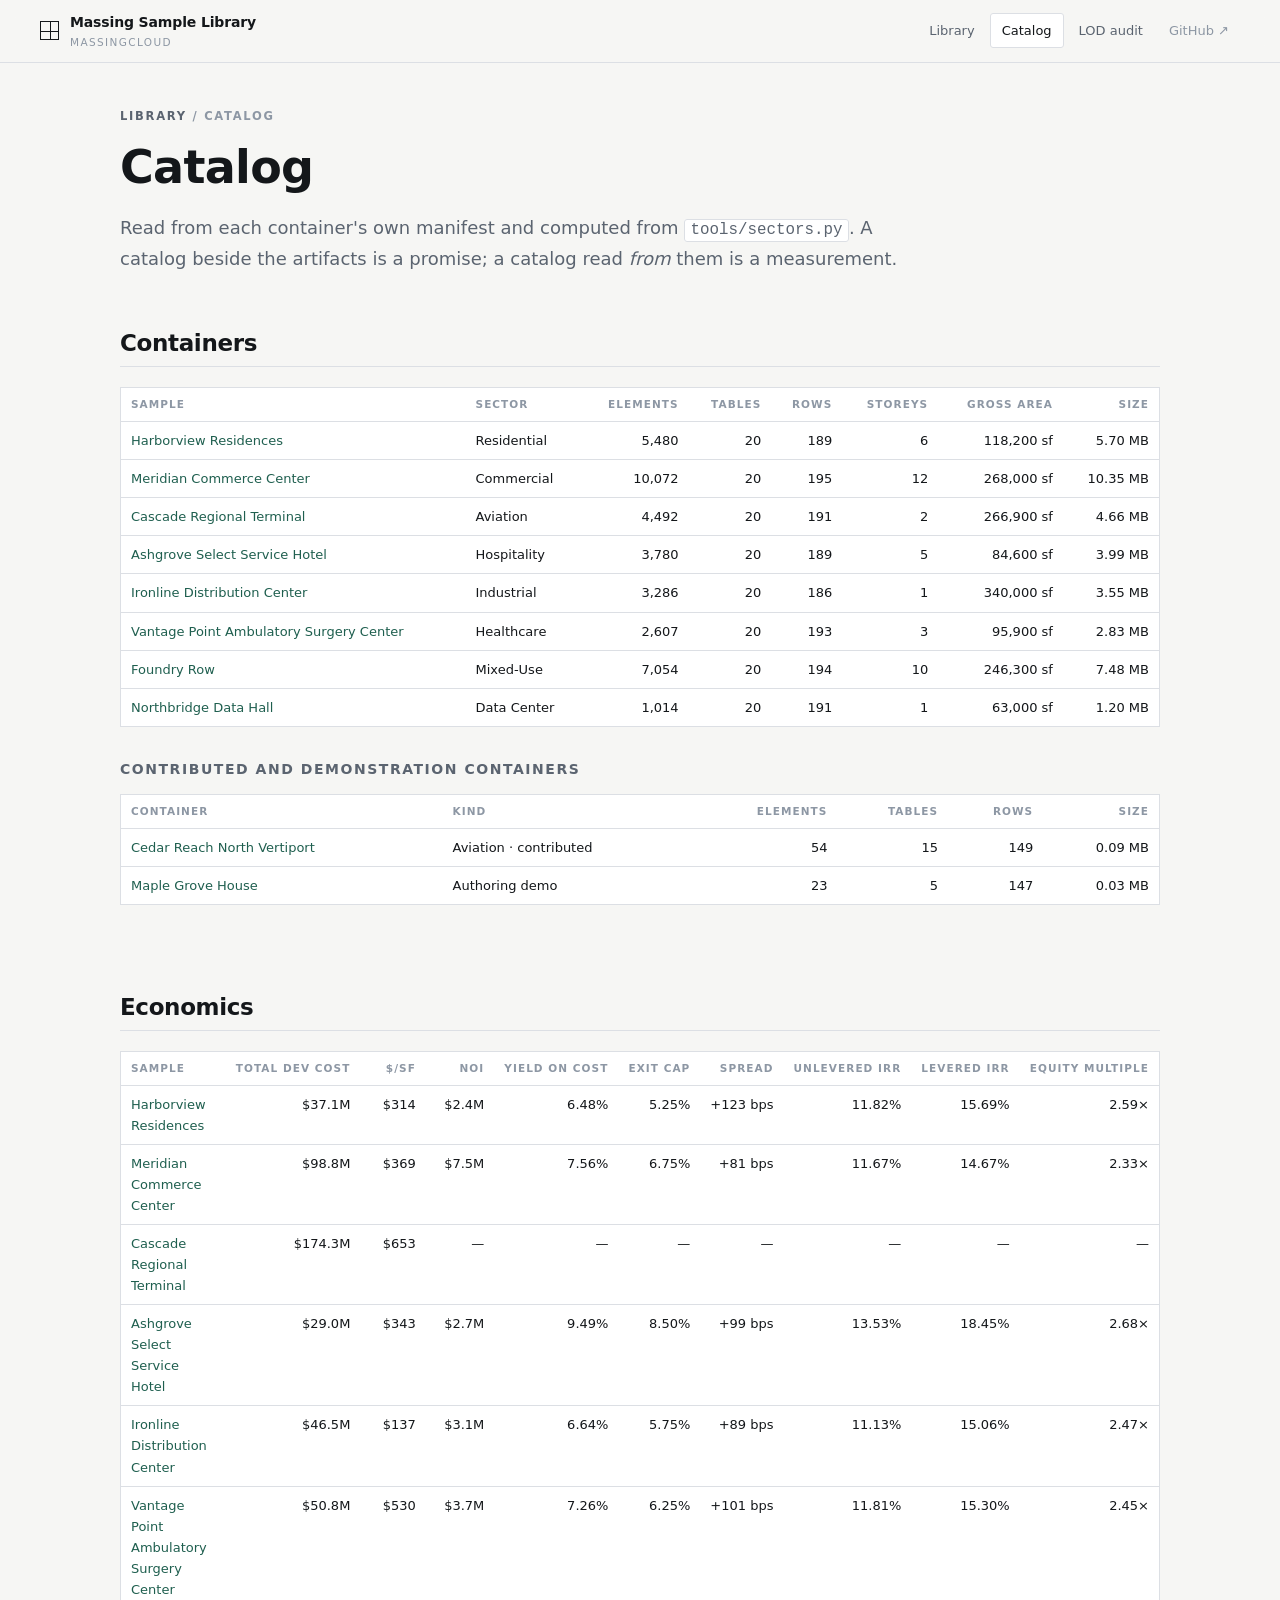
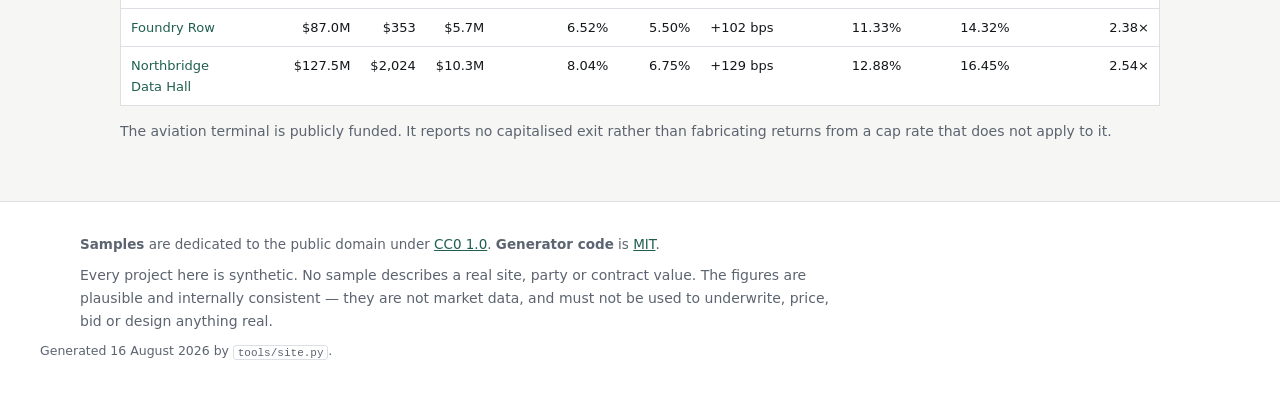
==== docs/catalog.html @ c35ce751 "Add GitHub Pages site The library's most persuasive artifact is its drawings, and GitHub's file brow" ====
<!doctype html>
<html lang="en">
<head>
<meta charset="utf-8">
<meta name="viewport" content="width=device-width,initial-scale=1">
<title>Catalog — Massing Sample Library</title>
<meta name="description" content="Free CC0 .mass sample projects for the Massing AEC platform.">
<link rel="stylesheet" href="style.css">
<link rel="icon" href="data:image/svg+xml,%3Csvg%20xmlns='http://www.w3.org/2000/svg'%20viewBox='0%200%2016%2016'%3E%3Crect%20width='16'%20height='16'%20fill='%2312161a'/%3E%3Crect%20x='3'%20y='3'%20width='10'%20height='10'%20fill='none'%20stroke='%23e8eaed'%20stroke-width='1'/%3E%3Cline%20x1='3'%20y1='8'%20x2='13'%20y2='8'%20stroke='%23e8eaed'%20stroke-width='.7'/%3E%3Cline%20x1='8'%20y1='3'%20x2='8'%20y2='13'%20stroke='%23e8eaed'%20stroke-width='.7'/%3E%3C/svg%3E">
</head>
<body>
<header class="top">
  <a class="brand" href="index.html">
    <span class="mark"></span>
    <span><b>Massing Sample Library</b><em>MassingCloud</em></span>
  </a>
  <nav><a href="index.html">Library</a><a href="catalog.html" class=on>Catalog</a><a href="lod-audit.html">LOD audit</a><a class="ghost" href="https://github.com/MassingCloud/masslibrary">GitHub &#8599;</a></nav>
</header>

<section class="wrap head">
  <p class="eyebrow"><a href="index.html">Library</a> / Catalog</p>
  <h1>Catalog</h1>
  <p class="lede">Read from each container's own manifest and computed from
    <code>tools/sectors.py</code>. A catalog beside the artifacts is a promise; a catalog read
    <em>from</em> them is a measurement.</p>
</section>

<section class="wrap">
  <h2 class="rule">Containers</h2>
  <table class="data wide">
    <thead><tr><th>Sample</th><th>Sector</th><th class=n>Elements</th><th class=n>Tables</th>
      <th class=n>Rows</th><th class=n>Storeys</th><th class=n>Gross area</th>
      <th class=n>Size</th></tr></thead>
    <tbody><tr>
  <td><a href="harborview_residences.html">Harborview Residences</a></td>
  <td>Residential</td>
  <td class=n>5,480</td>
  <td class=n>20</td>
  <td class=n>189</td>
  <td class=n>6</td>
  <td class=n>118,200 sf</td>
  <td class=n>5.70 MB</td>
</tr><tr>
  <td><a href="meridian_commerce_center.html">Meridian Commerce Center</a></td>
  <td>Commercial</td>
  <td class=n>10,072</td>
  <td class=n>20</td>
  <td class=n>195</td>
  <td class=n>12</td>
  <td class=n>268,000 sf</td>
  <td class=n>10.35 MB</td>
</tr><tr>
  <td><a href="cascade_regional_terminal.html">Cascade Regional Terminal</a></td>
  <td>Aviation</td>
  <td class=n>4,492</td>
  <td class=n>20</td>
  <td class=n>191</td>
  <td class=n>2</td>
  <td class=n>266,900 sf</td>
  <td class=n>4.66 MB</td>
</tr><tr>
  <td><a href="ashgrove_select_hotel.html">Ashgrove Select Service Hotel</a></td>
  <td>Hospitality</td>
  <td class=n>3,780</td>
  <td class=n>20</td>
  <td class=n>189</td>
  <td class=n>5</td>
  <td class=n>84,600 sf</td>
  <td class=n>3.99 MB</td>
</tr><tr>
  <td><a href="ironline_distribution_center.html">Ironline Distribution Center</a></td>
  <td>Industrial</td>
  <td class=n>3,286</td>
  <td class=n>20</td>
  <td class=n>186</td>
  <td class=n>1</td>
  <td class=n>340,000 sf</td>
  <td class=n>3.55 MB</td>
</tr><tr>
  <td><a href="vantage_point_asc.html">Vantage Point Ambulatory Surgery Center</a></td>
  <td>Healthcare</td>
  <td class=n>2,607</td>
  <td class=n>20</td>
  <td class=n>193</td>
  <td class=n>3</td>
  <td class=n>95,900 sf</td>
  <td class=n>2.83 MB</td>
</tr><tr>
  <td><a href="foundry_row_mixed_use.html">Foundry Row</a></td>
  <td>Mixed-Use</td>
  <td class=n>7,054</td>
  <td class=n>20</td>
  <td class=n>194</td>
  <td class=n>10</td>
  <td class=n>246,300 sf</td>
  <td class=n>7.48 MB</td>
</tr><tr>
  <td><a href="northbridge_data_hall.html">Northbridge Data Hall</a></td>
  <td>Data Center</td>
  <td class=n>1,014</td>
  <td class=n>20</td>
  <td class=n>191</td>
  <td class=n>1</td>
  <td class=n>63,000 sf</td>
  <td class=n>1.20 MB</td>
</tr></tbody>
  </table>
  <h3 class="sub">Contributed and demonstration containers</h3>
  <table class="data wide">
    <thead><tr><th>Container</th><th>Kind</th><th class=n>Elements</th><th class=n>Tables</th>
      <th class=n>Rows</th><th class=n>Size</th></tr></thead>
    <tbody><tr><td><a href="cedar_reach_north_vertiport.html">Cedar Reach North Vertiport</a></td><td>Aviation · contributed</td>
  <td class=n>54</td><td class=n>15</td>
  <td class=n>149</td><td class=n>0.09 MB</td></tr><tr><td><a href="maple_grove_house.html">Maple Grove House</a></td><td>Authoring demo</td>
  <td class=n>23</td><td class=n>5</td>
  <td class=n>147</td><td class=n>0.03 MB</td></tr></tbody>
  </table>
</section>

<section class="wrap">
  <h2 class="rule">Economics</h2>
  <table class="data wide">
    <thead><tr><th>Sample</th><th class=n>Total dev cost</th><th class=n>$/sf</th>
      <th class=n>NOI</th><th class=n>Yield on cost</th><th class=n>Exit cap</th>
      <th class=n>Spread</th><th class=n>Unlevered IRR</th><th class=n>Levered IRR</th>
      <th class=n>Equity multiple</th></tr></thead>
    <tbody><tr>
  <td><a href="harborview_residences.html">Harborview Residences</a></td>
  <td class=n>$37.1M</td>
  <td class=n>$314</td>
  <td class=n>$2.4M</td>
  <td class=n>6.48%</td>
  <td class=n>5.25%</td>
  <td class=n>+123 bps</td>
  <td class=n>11.82%</td>
  <td class=n>15.69%</td>
  <td class=n>2.59&times;</td>
</tr><tr>
  <td><a href="meridian_commerce_center.html">Meridian Commerce Center</a></td>
  <td class=n>$98.8M</td>
  <td class=n>$369</td>
  <td class=n>$7.5M</td>
  <td class=n>7.56%</td>
  <td class=n>6.75%</td>
  <td class=n>+81 bps</td>
  <td class=n>11.67%</td>
  <td class=n>14.67%</td>
  <td class=n>2.33&times;</td>
</tr><tr>
  <td><a href="cascade_regional_terminal.html">Cascade Regional Terminal</a></td>
  <td class=n>$174.3M</td>
  <td class=n>$653</td>
  <td class=n>—</td>
  <td class=n>—</td>
  <td class=n>—</td>
  <td class=n>—</td>
  <td class=n>—</td>
  <td class=n>—</td>
  <td class=n>—</td>
</tr><tr>
  <td><a href="ashgrove_select_hotel.html">Ashgrove Select Service Hotel</a></td>
  <td class=n>$29.0M</td>
  <td class=n>$343</td>
  <td class=n>$2.7M</td>
  <td class=n>9.49%</td>
  <td class=n>8.50%</td>
  <td class=n>+99 bps</td>
  <td class=n>13.53%</td>
  <td class=n>18.45%</td>
  <td class=n>2.68&times;</td>
</tr><tr>
  <td><a href="ironline_distribution_center.html">Ironline Distribution Center</a></td>
  <td class=n>$46.5M</td>
  <td class=n>$137</td>
  <td class=n>$3.1M</td>
  <td class=n>6.64%</td>
  <td class=n>5.75%</td>
  <td class=n>+89 bps</td>
  <td class=n>11.13%</td>
  <td class=n>15.06%</td>
  <td class=n>2.47&times;</td>
</tr><tr>
  <td><a href="vantage_point_asc.html">Vantage Point Ambulatory Surgery Center</a></td>
  <td class=n>$50.8M</td>
  <td class=n>$530</td>
  <td class=n>$3.7M</td>
  <td class=n>7.26%</td>
  <td class=n>6.25%</td>
  <td class=n>+101 bps</td>
  <td class=n>11.81%</td>
  <td class=n>15.30%</td>
  <td class=n>2.45&times;</td>
</tr><tr>
  <td><a href="foundry_row_mixed_use.html">Foundry Row</a></td>
  <td class=n>$87.0M</td>
  <td class=n>$353</td>
  <td class=n>$5.7M</td>
  <td class=n>6.52%</td>
  <td class=n>5.50%</td>
  <td class=n>+102 bps</td>
  <td class=n>11.33%</td>
  <td class=n>14.32%</td>
  <td class=n>2.38&times;</td>
</tr><tr>
  <td><a href="northbridge_data_hall.html">Northbridge Data Hall</a></td>
  <td class=n>$127.5M</td>
  <td class=n>$2,024</td>
  <td class=n>$10.3M</td>
  <td class=n>8.04%</td>
  <td class=n>6.75%</td>
  <td class=n>+129 bps</td>
  <td class=n>12.88%</td>
  <td class=n>16.45%</td>
  <td class=n>2.54&times;</td>
</tr></tbody>
  </table>
  <p class="muted">The aviation terminal is publicly funded. It reports no capitalised exit rather
    than fabricating returns from a cap rate that does not apply to it.</p>
</section>

<footer>
  <div>
    <p><b>Samples</b> are dedicated to the public domain under
      <a href="https://github.com/MassingCloud/masslibrary/blob/main/LICENSE-SAMPLES">CC0 1.0</a>.
      <b>Generator code</b> is <a href="https://github.com/MassingCloud/masslibrary/blob/main/LICENSE">MIT</a>.</p>
    <p class="muted">Every project here is synthetic. No sample describes a real site, party or
      contract value. The figures are plausible and internally consistent — they are not market
      data, and must not be used to underwrite, price, bid or design anything real.</p>
  </div>
  <p class="muted small">Generated 16 August 2026 by <code>tools/site.py</code>.</p>
</footer>
</body>
</html>
---- docs/style.css ----
/* Massing Sample Library — the site's whole stylesheet.
   Drawing-office palette: paper, ink, one accent. The sheets are the loudest thing on any page,
   so everything around them stays quiet. */
:root{
  --bg:#f6f6f4; --panel:#fff; --ink:#14171a; --dim:#5b6470; --faint:#8d97a4;
  --line:#dcdfe4; --accent:#1f5f4f; --accent-soft:#e8f1ee; --warn:#8a5a12; --warn-soft:#fbf3e3;
  --radius:3px; --mono:ui-monospace,SFMono-Regular,"SF Mono",Menlo,Consolas,monospace;
  --sans:system-ui,-apple-system,"Segoe UI",Inter,Roboto,Helvetica,Arial,sans-serif;
}
@media (prefers-color-scheme:dark){
  :root{
    --bg:#0d0f12; --panel:#14171b; --ink:#e9ecef; --dim:#a3adba; --faint:#78828f;
    --line:#252a31; --accent:#5fd0ae; --accent-soft:#10241f; --warn:#e0b25f; --warn-soft:#241d10;
  }
}
*{box-sizing:border-box}
html{-webkit-text-size-adjust:100%}
body{margin:0;background:var(--bg);color:var(--ink);font-family:var(--sans);
  font-size:16px;line-height:1.62;-webkit-font-smoothing:antialiased}
a{color:inherit}
code{font-family:var(--mono);font-size:.88em;background:var(--panel);
  border:1px solid var(--line);border-radius:var(--radius);padding:.08em .34em}
pre{margin:0;background:var(--panel);border:1px solid var(--line);border-radius:var(--radius);
  padding:16px;overflow:auto}
pre code{border:0;background:0;padding:0;font-size:12.5px;line-height:1.7}
h1,h2,h3,h4{line-height:1.22;letter-spacing:-.015em;margin:0}
h1{font-size:clamp(30px,4.6vw,46px);font-weight:680}
h2{font-size:clamp(19px,2.3vw,23px);font-weight:660}
h3{font-size:17px;font-weight:640}
h4{font-size:14px;font-weight:660;margin:22px 0 8px;letter-spacing:.01em}

/* header */
.top{position:sticky;top:0;z-index:20;display:flex;align-items:center;justify-content:space-between;
  gap:20px;padding:11px clamp(16px,4vw,40px);background:color-mix(in srgb,var(--bg) 88%,transparent);
  backdrop-filter:blur(10px);border-bottom:1px solid var(--line)}
.brand{display:flex;align-items:center;gap:11px;text-decoration:none}
.brand .mark{width:19px;height:19px;border:1.5px solid var(--ink);position:relative;flex:none}
.brand .mark::before,.brand .mark::after{content:"";position:absolute;background:var(--ink)}
.brand .mark::before{left:0;right:0;top:50%;height:1px}
.brand .mark::after{top:0;bottom:0;left:50%;width:1px}
.brand b{display:block;font-size:14px;font-weight:660;letter-spacing:-.01em}
.brand em{display:block;font-size:10.5px;font-style:normal;color:var(--faint);
  text-transform:uppercase;letter-spacing:.13em}
.top nav{display:flex;align-items:center;gap:4px;flex-wrap:wrap}
.top nav a{font-size:13px;text-decoration:none;color:var(--dim);padding:6px 11px;
  border-radius:var(--radius)}
.top nav a:hover{color:var(--ink);background:var(--panel)}
.top nav a.on{color:var(--ink);background:var(--panel);border:1px solid var(--line)}
.top nav a.ghost{color:var(--faint)}

/* layout */
.wrap{max-width:1120px;margin:0 auto;padding:44px clamp(16px,4vw,40px)}
.hero{border-bottom:1px solid var(--line);
  background:linear-gradient(180deg,color-mix(in srgb,var(--accent-soft) 60%,transparent),transparent)}
.hero .wrap{padding-top:62px;padding-bottom:52px}
.eyebrow{margin:0 0 14px;font-size:11.5px;text-transform:uppercase;letter-spacing:.15em;
  color:var(--faint);font-weight:640}
.eyebrow a{color:var(--dim);text-decoration:none}
.eyebrow a:hover{color:var(--ink)}
h1 em{font-style:normal;color:var(--accent)}
.lede{font-size:clamp(15px,1.7vw,18px);color:var(--dim);max-width:72ch;margin:18px 0 0}
.head{padding-bottom:12px}
.rule{padding-bottom:9px;border-bottom:1px solid var(--line);margin-bottom:20px}
.sub{margin:34px 0 16px;color:var(--dim);font-size:14px;text-transform:uppercase;
  letter-spacing:.11em}
.cols{display:grid;grid-template-columns:1fr 1fr;gap:26px}
.three{display:grid;grid-template-columns:repeat(3,1fr);gap:22px}
.three h4{margin-top:0}
.three p{margin:0;color:var(--dim);font-size:14px}
.band{background:var(--panel);border-top:1px solid var(--line);border-bottom:1px solid var(--line);
  max-width:none}
.band>*{max-width:1120px;margin-left:auto;margin-right:auto}
@media(max-width:820px){.cols,.three{grid-template-columns:1fr}}

/* stats */
.counts{display:flex;flex-wrap:wrap;gap:10px;margin-top:26px}
.fab{display:flex;flex-wrap:wrap;gap:10px;margin-top:20px}
.stat{background:var(--panel);border:1px solid var(--line);border-radius:var(--radius);
  padding:11px 15px;min-width:132px;flex:1 1 auto}
.stat .k{display:block;font-size:10.5px;text-transform:uppercase;letter-spacing:.12em;
  color:var(--faint);font-weight:640}
.stat .v{display:block;font-size:20px;font-weight:660;letter-spacing:-.02em;margin-top:3px;
  font-variant-numeric:tabular-nums}
.stat .note{display:block;font-size:11.5px;color:var(--dim);margin-top:1px}

/* cards */
.grid{display:grid;grid-template-columns:repeat(auto-fill,minmax(300px,1fr));gap:16px}
.grid.two{grid-template-columns:repeat(auto-fill,minmax(340px,1fr))}
.card{display:flex;flex-direction:column;background:var(--panel);border:1px solid var(--line);
  border-radius:var(--radius);text-decoration:none;overflow:hidden;transition:border-color .14s,
  transform .14s}
.card:hover{border-color:var(--accent);transform:translateY(-2px)}
.card .thumb{aspect-ratio:3/2;background:#fff;border-bottom:1px solid var(--line);overflow:hidden;
  display:flex;align-items:center;justify-content:center}
.card .thumb img{width:100%;height:100%;object-fit:cover;object-position:center}
.card .noplan{width:100%;height:100%;background:
  repeating-linear-gradient(45deg,var(--bg),var(--bg) 9px,var(--panel) 9px,var(--panel) 18px)}
.card .meta{padding:15px 17px 17px}
.card.slim .meta{padding:17px}
.tag{display:inline-block;font-size:10.5px;text-transform:uppercase;letter-spacing:.12em;
  font-weight:640;color:var(--accent);background:var(--accent-soft);border-radius:var(--radius);
  padding:2px 7px;margin-bottom:9px}
.tag.alt{color:var(--warn);background:var(--warn-soft)}
.card h3{margin:0 0 5px}
.card p{margin:0;font-size:13px;color:var(--dim);line-height:1.5}
.card dl{display:flex;flex-wrap:wrap;gap:14px;margin:13px 0 0;padding-top:11px;
  border-top:1px solid var(--line)}
.card dl div{min-width:0}
.card dt{font-size:10px;text-transform:uppercase;letter-spacing:.1em;color:var(--faint);
  font-weight:640}
.card dd{margin:1px 0 0;font-size:13.5px;font-weight:600;font-variant-numeric:tabular-nums}

/* sheets */
.sheets{display:grid;gap:22px}
.sheet{margin:0;background:var(--panel);border:1px solid var(--line);border-radius:var(--radius);
  overflow:hidden}
.sheet a{display:block;background:#fff;line-height:0}
.sheet img{width:100%;height:auto;display:block}
.sheet figcaption{display:flex;align-items:baseline;gap:9px;padding:10px 14px;font-size:13px;
  color:var(--dim);border-top:1px solid var(--line)}
.sheet figcaption b{color:var(--ink);font-family:var(--mono);font-size:12.5px}
.sheet figcaption span{margin-left:auto;font-size:11.5px;color:var(--faint)}

/* tables */
table.data{width:100%;border-collapse:collapse;font-size:13.5px;margin-top:4px}
table.data.wide{font-size:13px}
table.data th{text-align:left;font-size:10.5px;text-transform:uppercase;letter-spacing:.1em;
  color:var(--faint);font-weight:640;padding:8px 10px;border-bottom:1px solid var(--line)}
table.data td{padding:8px 10px;border-bottom:1px solid var(--line);vertical-align:top}
table.data td.n,table.data th.n{text-align:right;font-variant-numeric:tabular-nums;
  white-space:nowrap}
table.data tr:last-child td{border-bottom:0}
table.data tr.tot td{font-weight:660;border-top:1px solid var(--line)}
table.data a{color:var(--accent);text-decoration:none}
table.data a:hover{text-decoration:underline}
section:not(.band) table.data{background:var(--panel);border:1px solid var(--line);
  border-radius:var(--radius)}

/* bars */
.bars{display:grid;gap:8px;margin-top:6px}
.bar{display:grid;grid-template-columns:170px 1fr 48px;align-items:center;gap:12px;font-size:13px}
.bar .lab{color:var(--dim)}
.bar .track{height:7px;background:var(--line);border-radius:99px;overflow:hidden}
.bar .track i{display:block;height:100%;background:var(--accent);border-radius:99px}
.bar .pct{text-align:right;font-variant-numeric:tabular-nums;font-weight:640}
@media(max-width:620px){.bar{grid-template-columns:1fr 60px}.bar .track{grid-column:1/-1;order:3}}

/* misc */
.callout{border-left:2px solid var(--warn);background:var(--warn-soft);padding:13px 17px;
  border-radius:0 var(--radius) var(--radius) 0;font-size:14px;margin:20px 0 0}
.muted{color:var(--dim);font-size:14px}
.small{font-size:12.5px}
.ticks{margin:14px 0 0;padding:0;list-style:none;display:grid;gap:7px}
.ticks li{position:relative;padding-left:22px;font-size:14.5px;color:var(--dim)}
.ticks li::before{content:"";position:absolute;left:4px;top:.62em;width:7px;height:7px;
  border:1.5px solid var(--accent);border-top:0;border-right:0;transform:rotate(-45deg)}
.ticks li b{color:var(--ink)}
.files{list-style:none;margin:0;padding:0;display:grid;gap:0;background:var(--panel);
  border:1px solid var(--line);border-radius:var(--radius)}
.files li{display:flex;gap:14px;align-items:baseline;padding:10px 15px;
  border-bottom:1px solid var(--line);flex-wrap:wrap}
.files li:last-child{border-bottom:0}
.files a{text-decoration:none;color:var(--accent)}
.files a:hover code{border-color:var(--accent)}
.files span{color:var(--dim);font-size:13px;margin-left:auto;text-align:right}
.dlbar{display:flex;gap:9px;flex-wrap:wrap;margin:24px 0 0}
.btn{display:inline-block;text-decoration:none;font-size:13.5px;font-weight:600;padding:9px 15px;
  border-radius:var(--radius);background:var(--accent);color:#fff;border:1px solid var(--accent)}
.btn code{background:rgba(255,255,255,.14);border-color:transparent;color:inherit}
.btn.ghost{background:var(--panel);color:var(--ink);border-color:var(--line)}
.btn.ghost:hover{border-color:var(--accent);color:var(--accent)}

footer{border-top:1px solid var(--line);background:var(--panel);
  padding:32px clamp(16px,4vw,40px) 44px}
footer>div,footer>p{max-width:1120px;margin-left:auto;margin-right:auto}
footer p{margin:0 0 9px;font-size:13.5px;color:var(--dim);max-width:86ch}
footer a{color:var(--accent)}
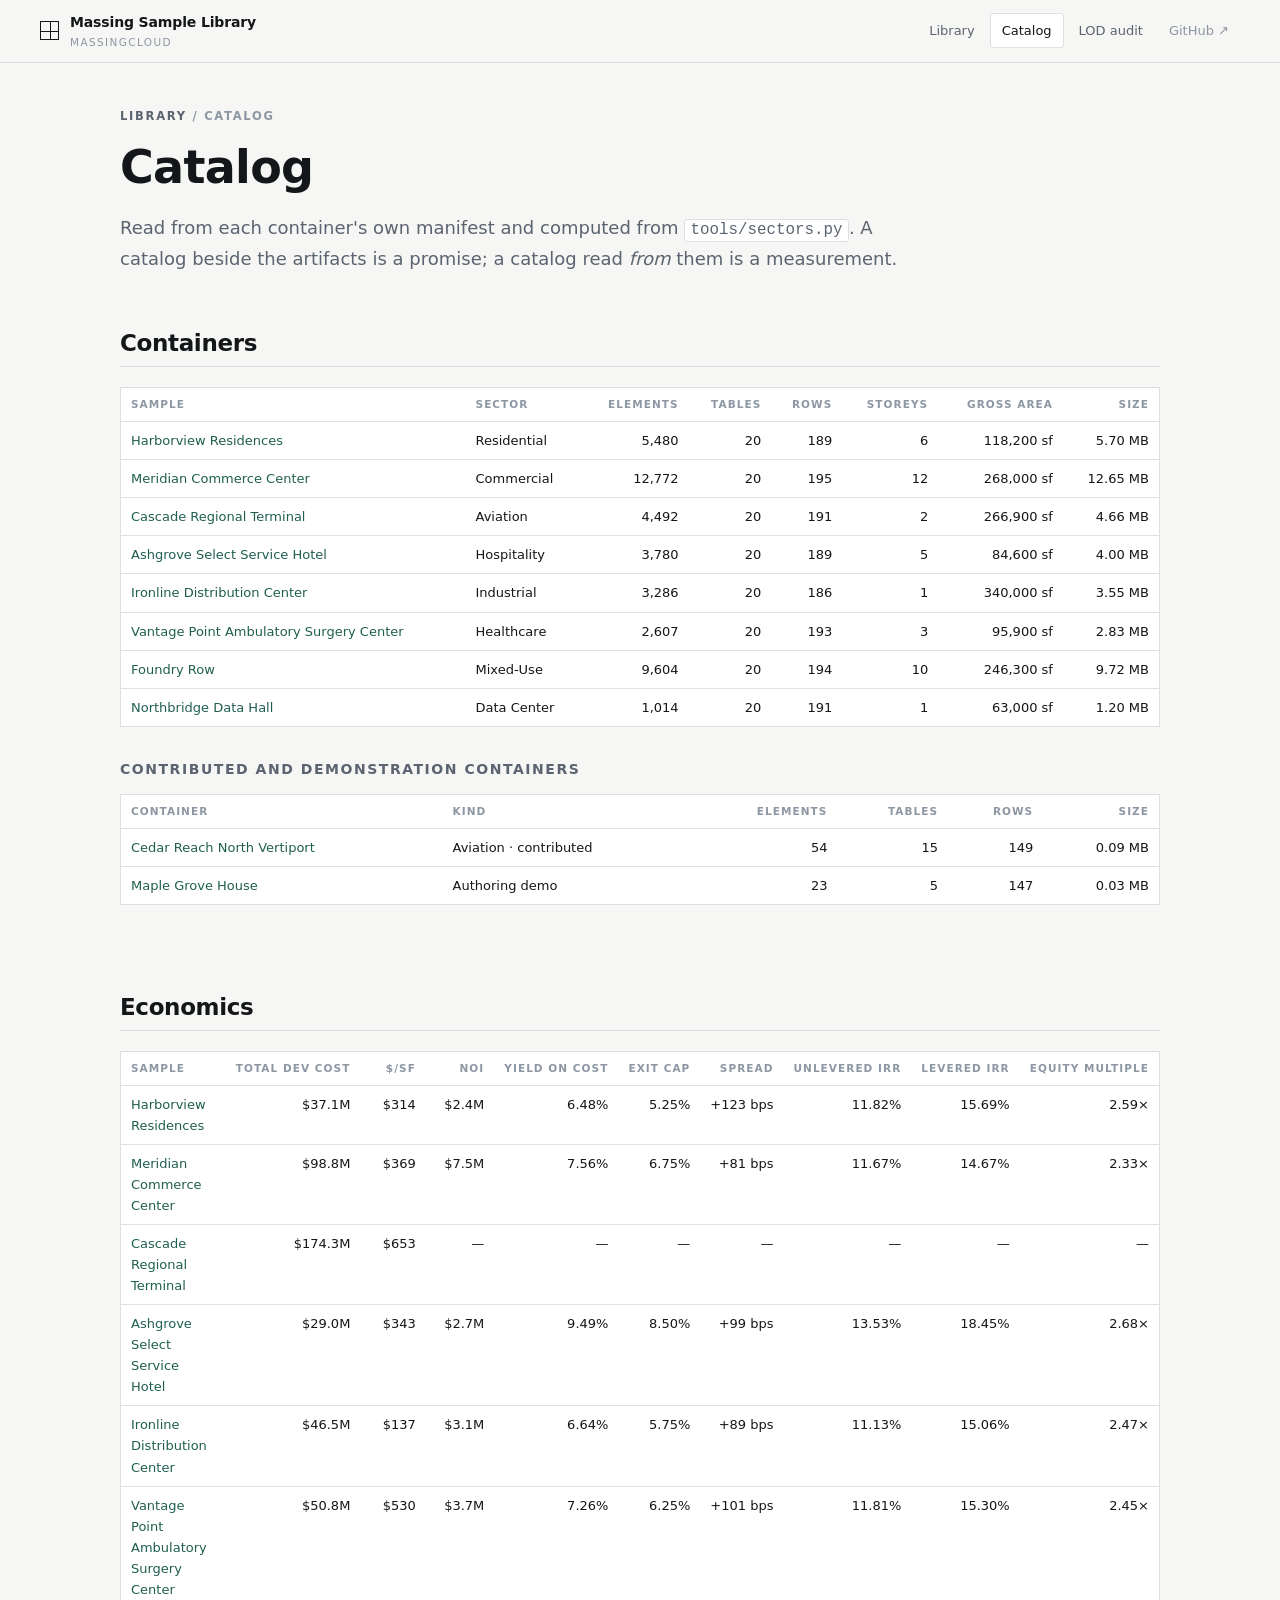
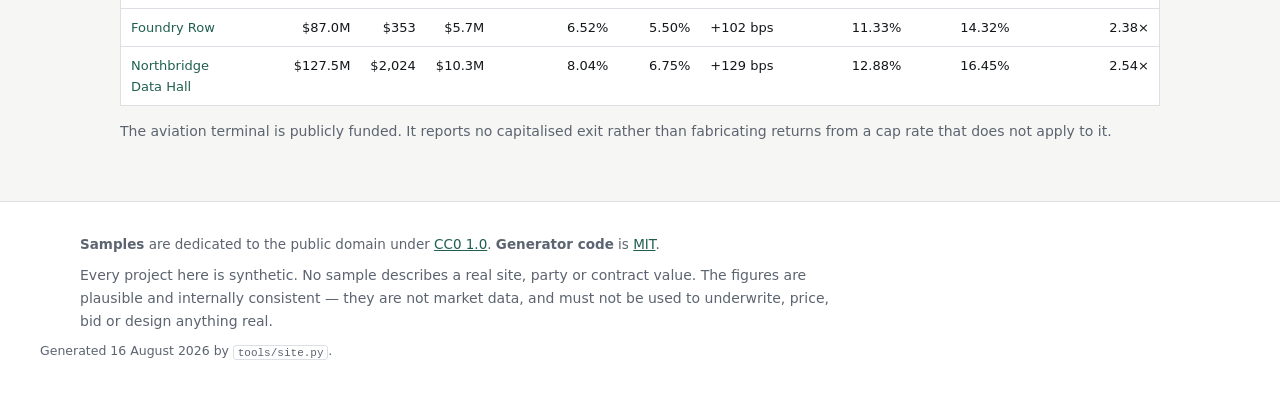
==== commit 75c659a0: "Detail every frame in full, add CI, fix the site's thumbnails Fabrication caps lifted  MAX_CONNECTIO" ====
--- a/docs/catalog.html
+++ b/docs/catalog.html
@@ -43,12 +43,12 @@
 </tr><tr>
   <td><a href="meridian_commerce_center.html">Meridian Commerce Center</a></td>
   <td>Commercial</td>
-  <td class=n>10,072</td>
+  <td class=n>12,772</td>
   <td class=n>20</td>
   <td class=n>195</td>
   <td class=n>12</td>
   <td class=n>268,000 sf</td>
-  <td class=n>10.35 MB</td>
+  <td class=n>12.65 MB</td>
 </tr><tr>
   <td><a href="cascade_regional_terminal.html">Cascade Regional Terminal</a></td>
   <td>Aviation</td>
@@ -66,7 +66,7 @@
   <td class=n>189</td>
   <td class=n>5</td>
   <td class=n>84,600 sf</td>
-  <td class=n>3.99 MB</td>
+  <td class=n>4.00 MB</td>
 </tr><tr>
   <td><a href="ironline_distribution_center.html">Ironline Distribution Center</a></td>
   <td>Industrial</td>
@@ -88,12 +88,12 @@
 </tr><tr>
   <td><a href="foundry_row_mixed_use.html">Foundry Row</a></td>
   <td>Mixed-Use</td>
-  <td class=n>7,054</td>
+  <td class=n>9,604</td>
   <td class=n>20</td>
   <td class=n>194</td>
   <td class=n>10</td>
   <td class=n>246,300 sf</td>
-  <td class=n>7.48 MB</td>
+  <td class=n>9.72 MB</td>
 </tr><tr>
   <td><a href="northbridge_data_hall.html">Northbridge Data Hall</a></td>
   <td>Data Center</td>
--- a/docs/style.css
+++ b/docs/style.css
@@ -90,12 +90,23 @@
   border-radius:var(--radius);text-decoration:none;overflow:hidden;transition:border-color .14s,
   transform .14s}
 .card:hover{border-color:var(--accent);transform:translateY(-2px)}
+/* The thumbnail shows the DRAWING, not the sheet. An ARCH-D sheet scaled to 300 px is a grey
+   rectangle with an illegible title block down one side — it reads as "a document" when the whole
+   point is for it to read as "a building". The transform crops the title block out (it occupies the
+   right ~21% of the sheet) and zooms the plan up to fill the card. */
 .card .thumb{aspect-ratio:3/2;background:#fff;border-bottom:1px solid var(--line);overflow:hidden;
   display:flex;align-items:center;justify-content:center}
-.card .thumb img{width:100%;height:100%;object-fit:cover;object-position:center}
+/* scale s about origin o shows fractions [o - o/s, o + (1-o)/s] of the sheet. The title block
+   starts at 724/914 = 79.2%, so s=1.55 about 38% shows 13.5%..78% — the drawing, and none of the
+   block beside it. */
+.card .thumb img{width:100%;height:100%;object-fit:contain;
+  transform:scale(1.55);transform-origin:38% 50%}
 .card .noplan{width:100%;height:100%;background:
   repeating-linear-gradient(45deg,var(--bg),var(--bg) 9px,var(--panel) 9px,var(--panel) 18px)}
-.card .meta{padding:15px 17px 17px}
+/* The meta block grows and the figures sit at its foot, so a two-line subtitle in one card does not
+   push its numbers out of line with the rest of the row. */
+.card .meta{padding:15px 17px 17px;display:flex;flex-direction:column;flex:1}
+.card .meta dl{margin-top:auto}
 .card.slim .meta{padding:17px}
 .tag{display:inline-block;font-size:10.5px;text-transform:uppercase;letter-spacing:.12em;
   font-weight:640;color:var(--accent);background:var(--accent-soft);border-radius:var(--radius);
